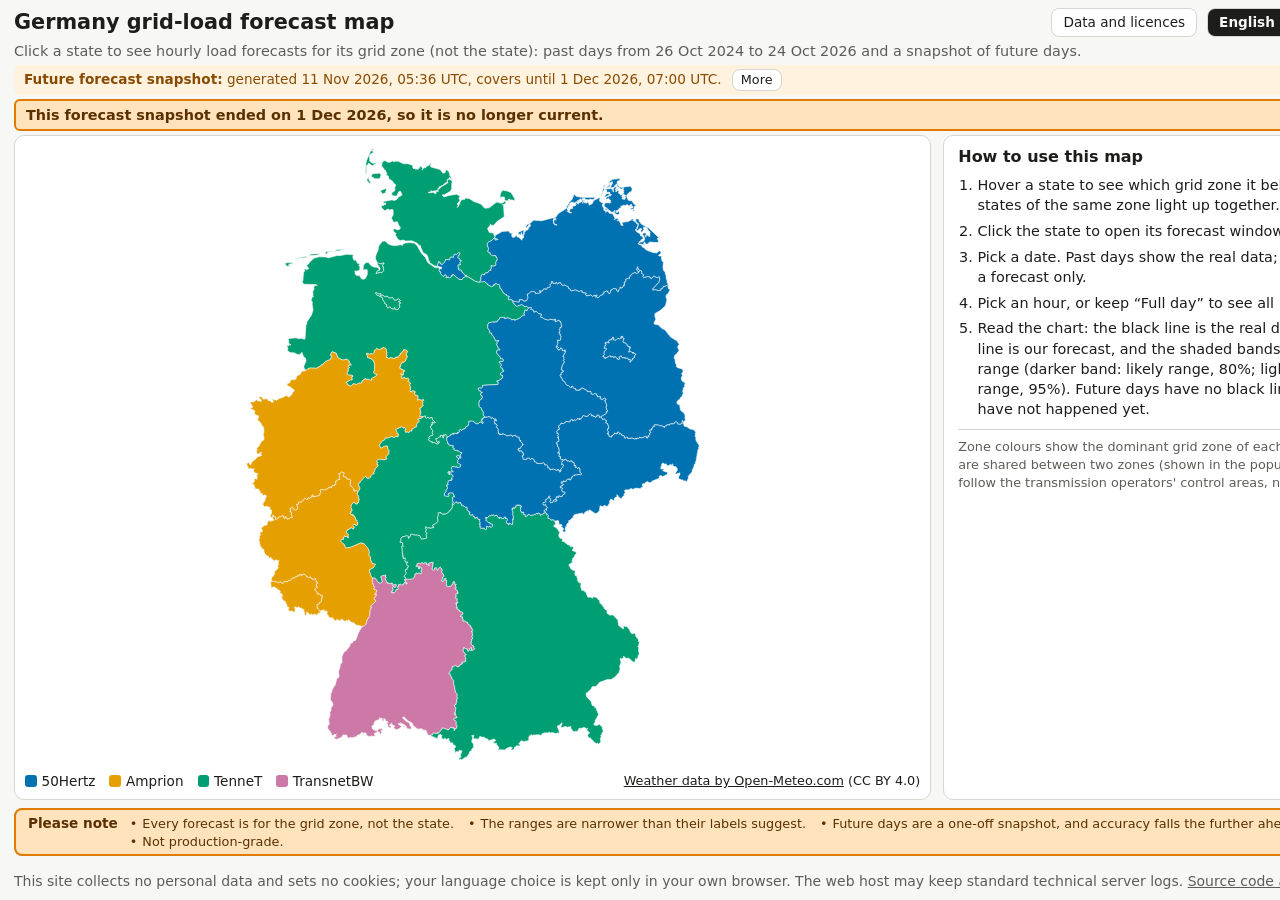
==== tests/js/hover_harness.html @ d0cbe0fa "Browser tests for the hover layer; re-run Chromium and WebKit checks (0 problems)" ====
<!doctype html><meta charset="utf-8"><pre id="out">pending</pre>
<script>
// Hover layer checks in real headless Chrome (synthetic pointer events of type mouse / touch on the real page). Served over http by tests/test_layout_browser.py.
const sleep = ms => new Promise(r => setTimeout(r, ms));
async function frame(w, h, lang) {
  const f = document.createElement("iframe"); f.style.cssText = `position:fixed;left:0;top:0;border:0;width:${w}px;height:${h}px;background:#fff`; f.src = `/site/index.html?lang=${lang}`; document.body.appendChild(f);
  for (let i = 0; i < 150; i++) { await sleep(100); try { if (f.contentWindow.eval("typeof states !== 'undefined' && !!states && !!meta && typeof fmeta !== 'undefined' && !!document.getElementById('hoverLayer')")) { await sleep(300); return f; } } catch (e) {} }
  throw new Error("site did not start");
}
(async () => {
  const out = [];
  try {
    for (const lang of ["en", "ar"]) {
      const f = await frame(1440, 900, lang), win = f.contentWindow, doc = win.document, de = doc.documentElement, r = {lang};
      const path = doc.querySelector('#map>path[data-id="BY"]'), small = doc.querySelector('#map>path[data-id="BE"]'), layer = doc.getElementById("hoverLayer");
      const PE = (type, pt, el) => el.dispatchEvent(new win.PointerEvent(type, {pointerType: pt, bubbles: type !== "pointerenter" && type !== "pointerleave", clientX: 700, clientY: 400, isPrimary: true}));
      const noScroll = () => de.scrollWidth <= de.clientWidth && de.scrollHeight <= win.innerHeight + 1;
      r.layerPointerEvents = win.getComputedStyle(layer).pointerEvents; r.layerAbove = layer === doc.getElementById("map").lastElementChild;
      r.before = layer.children.length;
      PE("pointerenter", "mouse", path); await sleep(250);
      r.afterEnter = layer.children.length; const copies = layer.querySelectorAll("path"); r.copyCount = copies.length; r.copyD = copies[0].getAttribute("d") === path.getAttribute("d");
      r.copyPointerEvents = win.getComputedStyle(copies[0]).pointerEvents; r.fill = copies[1].getAttribute("fill"); r.zoneFill = path.getAttribute("fill");
      r.scale = layer.querySelector(".hv").style.transform; r.transition = win.getComputedStyle(layer.querySelector(".hv")).transitionDuration; r.noScrollHover = noScroll();
      r.zoneLit = [...doc.querySelectorAll("#map>path.hl")].map(x => x.dataset.zone).filter((z, i, a) => a.indexOf(z) === i).join();
      PE("pointermove", "mouse", path); PE("pointermove", "mouse", path); await sleep(100); r.afterMove = layer.querySelectorAll("path").length;
      PE("pointerleave", "mouse", path); await sleep(50); r.afterLeave = layer.children.length; r.zoneClearedOnLeave = doc.querySelectorAll("#map>path.hl").length === 0;
      PE("pointerenter", "mouse", small); await sleep(250); r.smallScale = layer.querySelector(".hv").style.transform; PE("pointerleave", "mouse", small);
      PE("pointerdown", "touch", path); r.touchDuring = layer.children.length; r.touchPressedZone = doc.querySelectorAll("#map>path.hl").length > 0; PE("pointerup", "touch", path); r.touchAfter = layer.children.length;
      PE("pointerenter", "mouse", path); await sleep(150);
      path.dispatchEvent(new win.MouseEvent("click", {bubbles: true})); for (let i = 0; i < 40 && !doc.getElementById("popup").open; i++) await sleep(100);
      r.tapOpensPopup = doc.getElementById("popup").open; r.afterPopup = layer.children.length; r.noScrollPopup = noScroll(); r.dir = de.dir;
      out.push(r); f.remove();
    }
    document.getElementById("out").textContent = JSON.stringify(out);
  } catch (e) { document.getElementById("out").textContent = JSON.stringify({error: String(e)}); }
})();
</script>
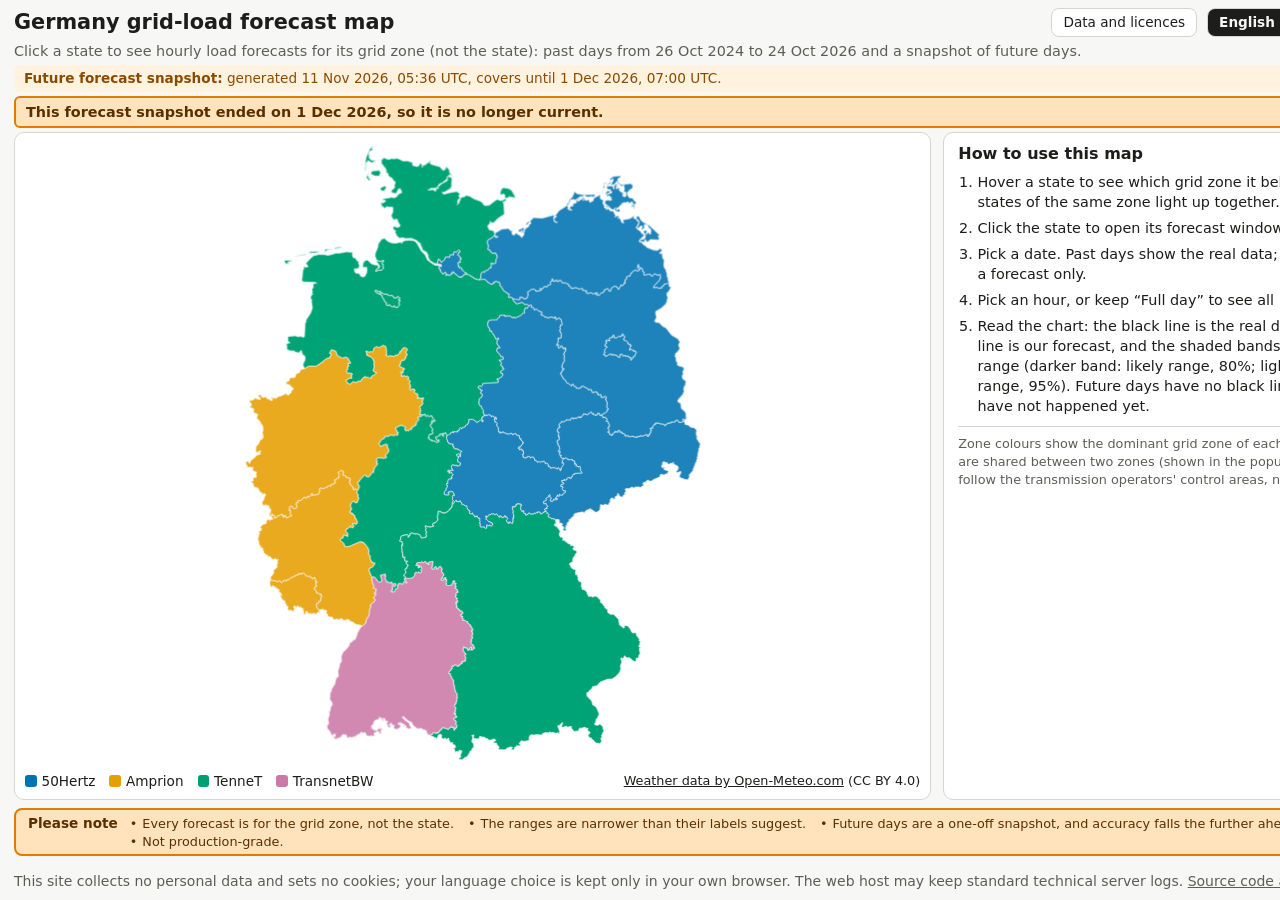
==== commit 0828203e: "Remove the snapshot More/Less toggle (long text now in Data and licences), bigger hover zoom kept in" ====
--- a/tests/js/hover_harness.html
+++ b/tests/js/hover_harness.html
@@ -10,7 +10,7 @@
 (async () => {
   const out = [];
   try {
-    for (const lang of ["en", "ar"]) {
+    for (const lang of ["en", "de", "ar"]) {
       const f = await frame(1440, 900, lang), win = f.contentWindow, doc = win.document, de = doc.documentElement, r = {lang};
       const path = doc.querySelector('#map>path[data-id="BY"]'), small = doc.querySelector('#map>path[data-id="BE"]'), layer = doc.getElementById("hoverLayer");
       const PE = (type, pt, el) => el.dispatchEvent(new win.PointerEvent(type, {pointerType: pt, bubbles: type !== "pointerenter" && type !== "pointerleave", clientX: 700, clientY: 400, isPrimary: true}));
@@ -29,6 +29,26 @@
       PE("pointerenter", "mouse", path); await sleep(150);
       path.dispatchEvent(new win.MouseEvent("click", {bubbles: true})); for (let i = 0; i < 40 && !doc.getElementById("popup").open; i++) await sleep(100);
       r.tapOpensPopup = doc.getElementById("popup").open; r.afterPopup = layer.children.length; r.noScrollPopup = noScroll(); r.dir = de.dir;
+      // every state: the enlarged copy stays inside the viewBox (screen rectangle of the viewBox from the CTM)
+      doc.getElementById("popup").close(); de.classList.remove("modal-open"); await sleep(100);
+      const svg = doc.getElementById("map"), vb = svg.viewBox.baseVal, ctm = svg.getScreenCTM(), vbL = ctm.e + vb.x * ctm.a, vbT = ctm.f + vb.y * ctm.d, vbR = vbL + vb.width * ctm.a, vbB = vbT + vb.height * ctm.d;
+      r.fit = {};
+      for (const st of doc.querySelectorAll("#map>path")) {
+        PE("pointerenter", "mouse", st); await sleep(220); const q = layer.querySelector(".hv").getBoundingClientRect();
+        r.fit[st.dataset.id] = {inside: q.left >= vbL - 0.5 && q.right <= vbR + 0.5 && q.top >= vbT - 0.5 && q.bottom <= vbB + 0.5, scale: layer.querySelector(".hv").style.transform, w: q.width}; PE("pointerleave", "mouse", st);
+      }
+      // tooltip: name large and bold on its own line, inside the viewport, no scrollbars
+      const tipPath = doc.querySelector('#map>path[data-id="BY"]');
+      for (const [x, y] of [[700, 400], [1430, 890], [5, 5]]) {
+        tipPath.dispatchEvent(new win.PointerEvent("pointermove", {pointerType: "mouse", bubbles: true, clientX: x, clientY: y})); await sleep(60);
+        const tip = doc.getElementById("tip"), nm = tip.querySelector(".tipname"), rest = tip.querySelector(".tiprest"), tr = tip.getBoundingClientRect();
+        (r.tip = r.tip || []).push({name: nm.textContent, rest: rest.textContent, namePx: parseFloat(win.getComputedStyle(nm).fontSize), nameWeight: win.getComputedStyle(nm).fontWeight, restPx: parseFloat(win.getComputedStyle(rest).fontSize),
+          inside: tr.left >= 0 && tr.top >= 0 && tr.right <= win.innerWidth && tr.bottom <= win.innerHeight, bg: win.getComputedStyle(tip).backgroundColor, fg: win.getComputedStyle(tip).color, noScroll: noScroll(), pe: win.getComputedStyle(tip).pointerEvents});
+      }
+      // banner without a toggle; the long snapshot text is in the licences dialog
+      r.bannerToggle = !!doc.querySelector("#snapshot button, #snapToggle, #snapFull"); r.bannerText = doc.getElementById("snapshot").textContent;
+      doc.getElementById("licBtn").click(); await sleep(150); const lb = doc.getElementById("licBody");
+      r.licHeading = [...lb.querySelectorAll("h3")].map(h => h.textContent).join("|"); r.licSnap = lb.innerText;
       out.push(r); f.remove();
     }
     document.getElementById("out").textContent = JSON.stringify(out);
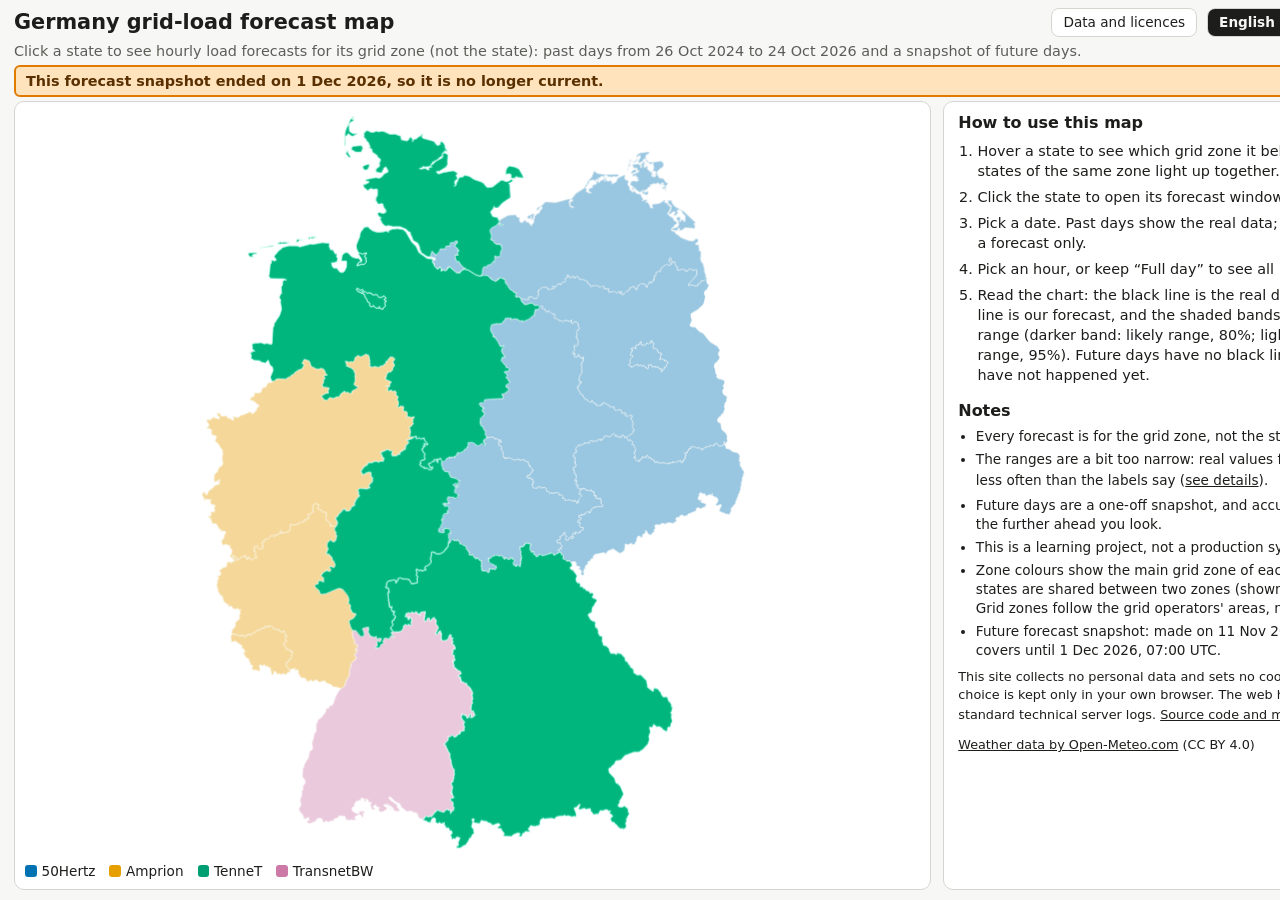
==== commit 16634fdd: "Site: one plain Notes block replaces the banners; simpler wording for the future ranges, weather and" ====
--- a/tests/js/hover_harness.html
+++ b/tests/js/hover_harness.html
@@ -45,8 +45,8 @@
         (r.tip = r.tip || []).push({name: nm.textContent, rest: rest.textContent, namePx: parseFloat(win.getComputedStyle(nm).fontSize), nameWeight: win.getComputedStyle(nm).fontWeight, restPx: parseFloat(win.getComputedStyle(rest).fontSize),
           inside: tr.left >= 0 && tr.top >= 0 && tr.right <= win.innerWidth && tr.bottom <= win.innerHeight, bg: win.getComputedStyle(tip).backgroundColor, fg: win.getComputedStyle(tip).color, noScroll: noScroll(), pe: win.getComputedStyle(tip).pointerEvents});
       }
-      // banner without a toggle; the long snapshot text is in the licences dialog
-      r.bannerToggle = !!doc.querySelector("#snapshot button, #snapToggle, #snapFull"); r.bannerText = doc.getElementById("snapshot").textContent;
+      // the old snapshot banner is gone; its dates are one line in the Notes block, the long text is in the licences dialog
+      r.bannerToggle = !!doc.getElementById("snapshot"); r.bannerText = doc.getElementById("notesSnapshot").textContent;
       doc.getElementById("licBtn").click(); await sleep(150); const lb = doc.getElementById("licBody");
       r.licHeading = [...lb.querySelectorAll("h3")].map(h => h.textContent).join("|"); r.licSnap = lb.innerText;
       out.push(r); f.remove();
